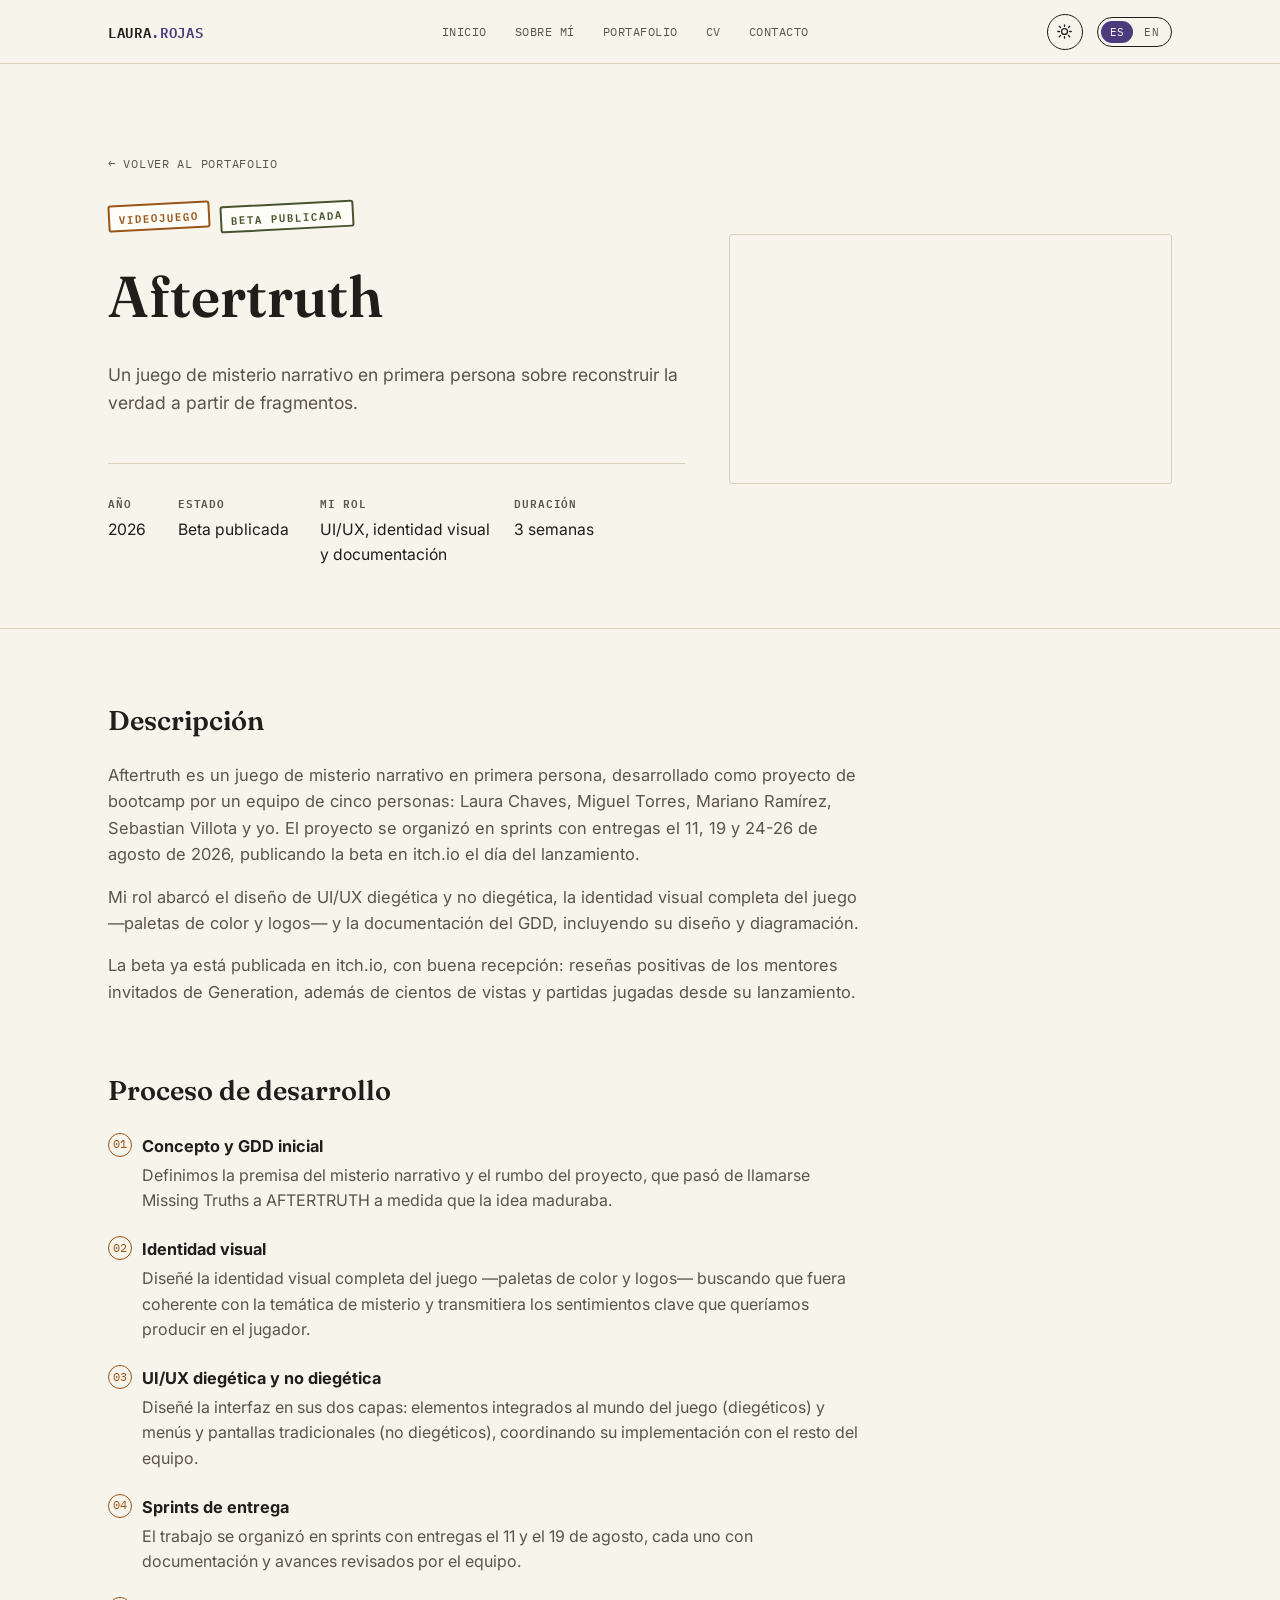
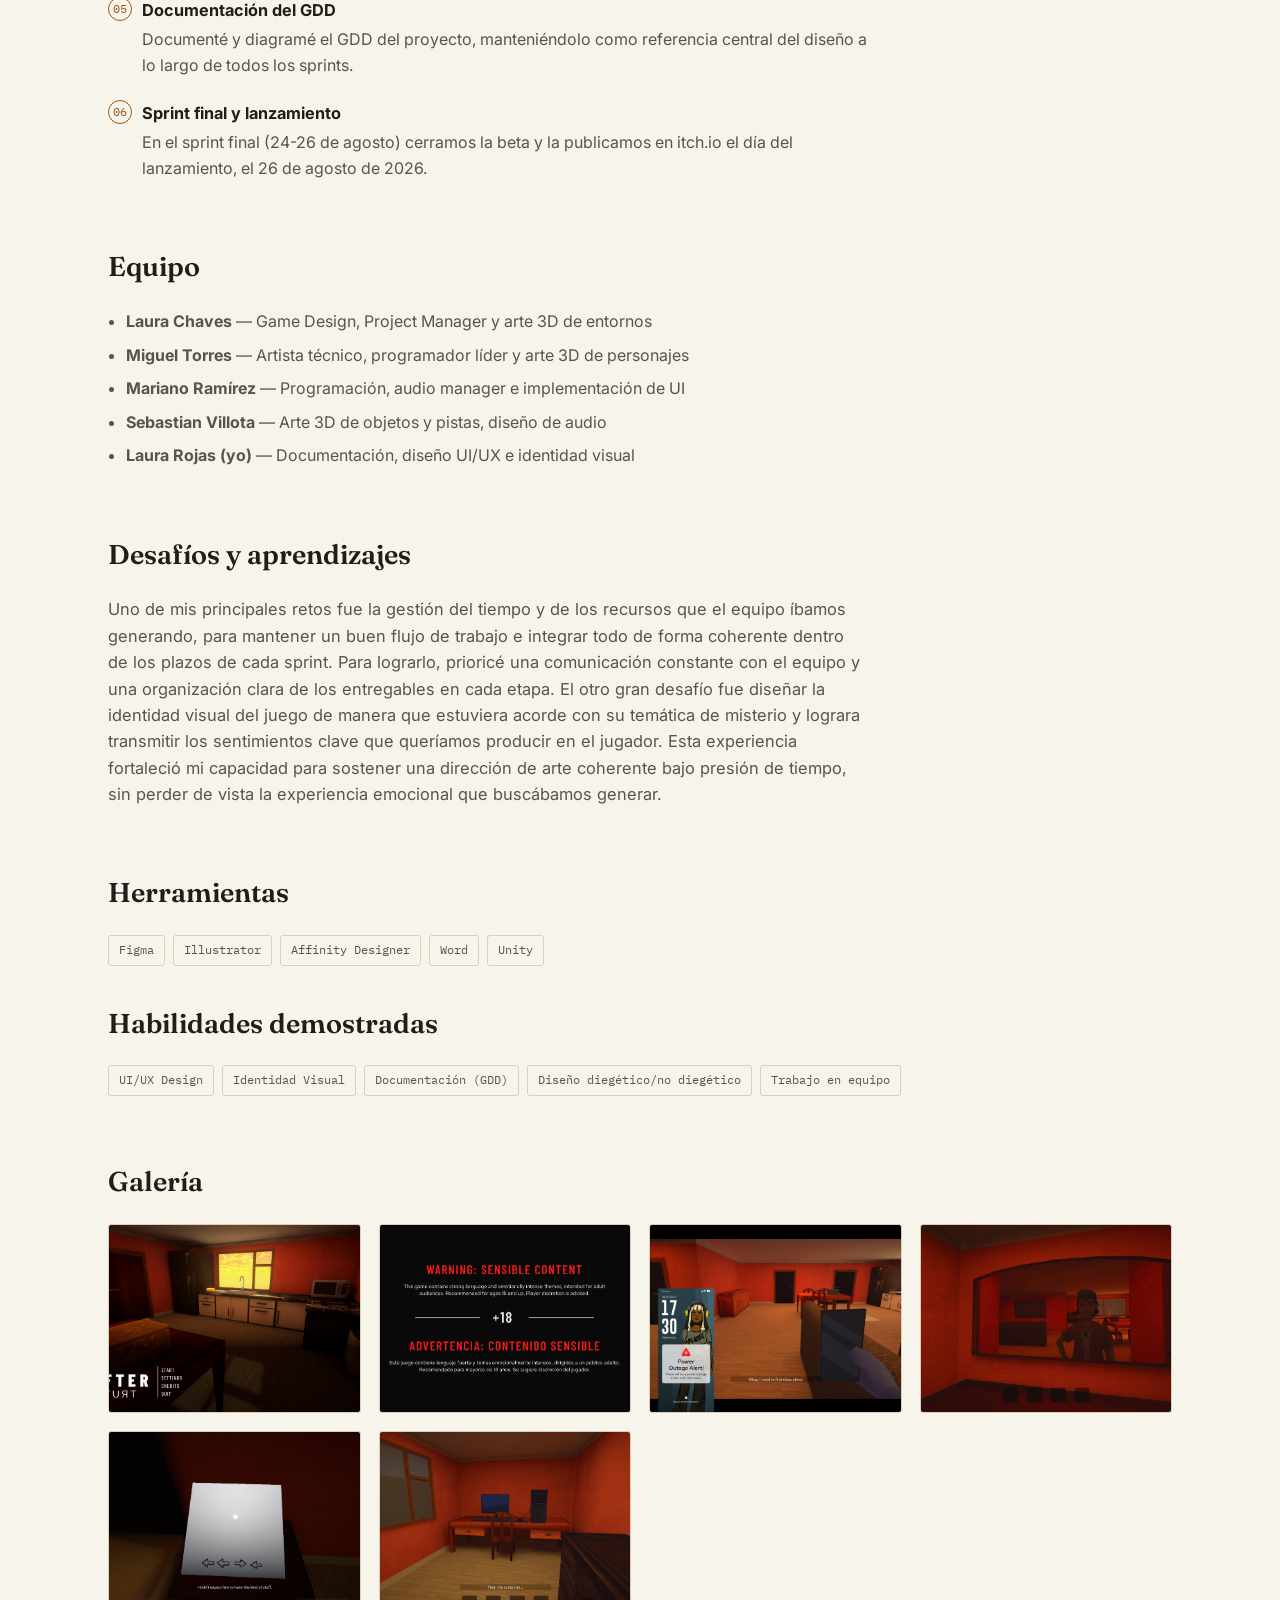
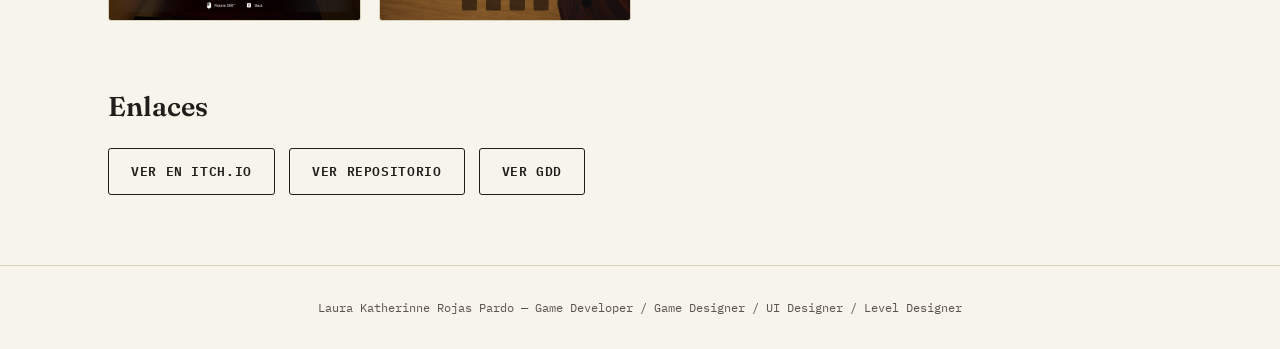
==== projects/aftertruth.html @ b937f2c9 "[Add] Aftertruth Project" ====
<!DOCTYPE html>
<html lang="es">
<head>
<meta charset="UTF-8">
<meta name="viewport" content="width=device-width, initial-scale=1.0">
<title>Aftertruth — Laura Rojas Pardo</title>
<meta name="description" content="AFTERTRUTH: juego de misterio narrativo en primera persona.">
<link rel="stylesheet" href="../css/styles.css">
<script>
(function () {
  try {
    var t = localStorage.getItem('laura-portfolio-theme');
    if (!t) { t = window.matchMedia('(prefers-color-scheme: dark)').matches ? 'dark' : 'light'; }
    document.documentElement.setAttribute('data-theme', t);
  } catch (e) {}
})();
</script>
<link rel="icon" type="image/png" href="../assets/favicon.png">
<link rel="apple-touch-icon" href="../assets/apple-touch-icon.png">
</head>
<body>

<nav class="nav" aria-label="Navegación principal">
  <div class="nav__inner">
    <a href="../index.html" class="nav__brand">LAURA<span>.ROJAS</span></a>
    <ul class="nav__links" id="navLinks">
      <li><a href="../index.html#inicio" data-i18n="nav.inicio">Inicio</a></li>
      <li><a href="../index.html#sobre-mi" data-i18n="nav.sobre">Sobre mí</a></li>
      <li><a href="../index.html#portafolio" data-i18n="nav.portafolio">Portafolio</a></li>
      <li><a href="../index.html#cv" data-i18n="nav.cv">CV</a></li>
      <li><a href="../index.html#contacto" data-i18n="nav.contacto">Contacto</a></li>
    </ul>
    <div class="nav__right">
      <button class="theme-toggle" id="themeToggle" data-i18n-aria="common.theme.toggle" aria-label="Cambiar a modo oscuro">
        <svg class="theme-toggle__sun" viewBox="0 0 24 24" fill="none" stroke="currentColor" stroke-width="1.8" stroke-linecap="round"><circle cx="12" cy="12" r="4.2"/><path d="M12 2.5v2.4M12 19.1v2.4M4.6 4.6l1.7 1.7M17.7 17.7l1.7 1.7M2.5 12h2.4M19.1 12h2.4M4.6 19.4l1.7-1.7M17.7 6.3l1.7-1.7"/></svg>
        <svg class="theme-toggle__moon" viewBox="0 0 24 24" fill="none" stroke="currentColor" stroke-width="1.8" stroke-linecap="round" stroke-linejoin="round"><path d="M20 14.5A8.5 8.5 0 1 1 9.5 4a6.8 6.8 0 0 0 10.5 10.5Z"/></svg>
      </button>
      <button class="lang-toggle" aria-label="Cambiar idioma / Switch language">
        <span class="lang-opt" data-lang="es">ES</span><span class="lang-opt" data-lang="en">EN</span>
      </button>
      <button class="nav__toggle" id="navToggle" aria-label="Abrir menú" aria-expanded="false">
        <span></span><span></span><span></span>
      </button>
    </div>
  </div>
</nav>

<main>

  <!-- HEADER -->
  <header class="pheader">
    <div class="wrap">
      <div class="pheader__grid">

        <!-- ---------- Columna izquierda: texto ---------- -->
        <div class="pheader__main">
          <a href="../index.html#portafolio" class="pheader__back" data-i18n="common.back">&larr; Volver al portafolio</a>
          <div class="pheader__stamps">
            <span class="stamp stamp--game" data-i18n="common.stamp.game">Videojuego</span>
            <span class="stamp stamp--done" data-i18n="at.stamp.status">Beta publicada</span>
          </div>
          <h1 class="pheader__title">Aftertruth</h1>
          <p class="pheader__lede" data-i18n="at.lede">Un juego de misterio narrativo en primera persona sobre reconstruir la verdad a partir de fragmentos — antes conocido como Missing Truths.</p>

          <div class="infobar">
            <div class="infobar__item"><h4 data-i18n="common.infobar.year">Año</h4><p>2026</p></div>
            <div class="infobar__item"><h4 data-i18n="common.infobar.status">Estado</h4><p data-i18n="at.info.status">Beta publicada</p></div>
            <div class="infobar__item"><h4 data-i18n="common.infobar.role">Mi rol</h4><p data-i18n="at.info.role">UI/UX, identidad visual y documentación</p></div>
            <div class="infobar__item"><h4 data-i18n="common.infobar.duration">Duración</h4><p data-i18n="at.info.duration">Sprints de bootcamp — lanzamiento 26/08/2026</p></div>
          </div>
        </div>

        <!-- ---------- Columna derecha: video ---------- -->
        <div class="pheader__media">
          <div class="video-embed">
            <iframe width="560" height="315" src="https://www.youtube.com/embed/Ek9q2igJDDM?si=jhntEXIMnV2ssPT1" title="YouTube video player" frameborder="0" allow="accelerometer; autoplay; clipboard-write; encrypted-media; gyroscope; picture-in-picture; web-share" referrerpolicy="strict-origin-when-cross-origin" allowfullscreen></iframe>
          </div>
        </div>

      </div>
    </div>
  </header>

  <div class="pbody">
    <div class="wrap">

      <section class="pbody__section">
        <h2 data-i18n="common.section.desc">Descripción</h2>
        <p data-i18n="at.desc.p1">AFTERTRUTH (antes Missing Truths) es un juego de misterio narrativo en primera persona, desarrollado como proyecto de bootcamp por un equipo de cinco personas: Laura Chaves, Miguel Torres, Mariano Ramírez, Sebastian Villota y yo. El proyecto se organizó en sprints con entregas el 11, 19 y 24-26 de agosto de 2026, publicando la beta en itch.io el día del lanzamiento.</p>
        <p data-i18n="at.desc.p2">Mi rol abarcó el diseño de UI/UX diegética y no diegética, la identidad visual completa del juego —paletas de color y logos— y la documentación del GDD, incluyendo su diseño y diagramación.</p>
        <p data-i18n="at.desc.p3">La beta ya está publicada en itch.io, con buena recepción: reseñas positivas de los mentores invitados de Generation, además de cientos de vistas y partidas jugadas desde su lanzamiento.</p>
      </section>

      <section class="pbody__section">
        <h2 data-i18n="common.section.process">Proceso de desarrollo</h2>
        <ol class="process-list">
          <li data-n="01"><strong data-i18n="at.process.1.title">Concepto y GDD inicial</strong><span data-i18n="at.process.1.body">Definimos la premisa del misterio narrativo y el rumbo del proyecto, que pasó de llamarse Missing Truths a AFTERTRUTH a medida que la idea maduraba.</span></li>
          <li data-n="02"><strong data-i18n="at.process.2.title">Identidad visual</strong><span data-i18n="at.process.2.body">Diseñé la identidad visual completa del juego —paletas de color y logos— buscando que fuera coherente con la temática de misterio y transmitiera los sentimientos clave que queríamos producir en el jugador.</span></li>
          <li data-n="03"><strong data-i18n="at.process.3.title">UI/UX diegética y no diegética</strong><span data-i18n="at.process.3.body">Diseñé la interfaz en sus dos capas: elementos integrados al mundo del juego (diegéticos) y menús y pantallas tradicionales (no diegéticos), coordinando su implementación con el resto del equipo.</span></li>
          <li data-n="04"><strong data-i18n="at.process.4.title">Sprints de entrega</strong><span data-i18n="at.process.4.body">El trabajo se organizó en sprints con entregas el 11 y el 19 de agosto, cada uno con documentación y avances revisados por el equipo.</span></li>
          <li data-n="05"><strong data-i18n="at.process.5.title">Documentación del GDD</strong><span data-i18n="at.process.5.body">Documenté y diagramé el GDD del proyecto, manteniéndolo como referencia central del diseño a lo largo de todos los sprints.</span></li>
          <li data-n="06"><strong data-i18n="at.process.6.title">Sprint final y lanzamiento</strong><span data-i18n="at.process.6.body">En el sprint final (24-26 de agosto) cerramos la beta y la publicamos en itch.io el día del lanzamiento, el 26 de agosto de 2026.</span></li>
        </ol>
      </section>

      <section class="pbody__section">
        <h2 data-i18n="at.team.title">Equipo</h2>
        <ul class="cv__list">
          <li><strong>Laura Chaves</strong> — <span data-i18n="at.team.role.laurac">Game Design, Project Manager y arte 3D de entornos</span></li>
          <li><strong>Miguel Torres</strong> — <span data-i18n="at.team.role.miguel">Artista técnico, programador líder y arte 3D de personajes</span></li>
          <li><strong>Mariano Ramírez</strong> — <span data-i18n="at.team.role.mariano">Programación, audio manager e implementación de UI</span></li>
          <li><strong>Sebastian Villota</strong> — <span data-i18n="at.team.role.sebastian">Arte 3D de objetos y pistas, diseño de audio</span></li>
          <li><strong>Laura Rojas (yo)</strong> — <span data-i18n="at.team.role.laurar">Documentación, diseño UI/UX e identidad visual</span></li>
        </ul>
      </section>

      <section class="pbody__section">
        <h2 data-i18n="common.section.challenges">Desafíos y aprendizajes</h2>
        <p data-i18n="at.challenges.p">Uno de mis principales retos fue la gestión del tiempo y de los recursos que el equipo íbamos generando, para mantener un buen flujo de trabajo e integrar todo de forma coherente dentro de los plazos de cada sprint. Para lograrlo, prioricé una comunicación constante con el equipo y una organización clara de los entregables en cada etapa. El otro gran desafío fue diseñar la identidad visual del juego de manera que estuviera acorde con su temática de misterio y lograra transmitir los sentimientos clave que queríamos producir en el jugador. Esta experiencia fortaleció mi capacidad para sostener una dirección de arte coherente bajo presión de tiempo, sin perder de vista la experiencia emocional que buscábamos generar.</p>
      </section>

      <section class="pbody__section pbody__section--wide">
        <h2 data-i18n="common.section.tools">Herramientas</h2>
        <div class="tag-row">
          <span class="tag">Figma</span><span class="tag">Illustrator</span><span class="tag">Affinity Designer</span><span class="tag">Word</span><span class="tag">Unity</span>
        </div>
        <h2 style="margin-top:36px;" data-i18n="common.section.skills">Habilidades demostradas</h2>
        <div class="tag-row">
          <span class="tag">UI/UX Design</span><span class="tag">Identidad Visual</span><span class="tag">Documentación (GDD)</span><span class="tag">Diseño diegético/no diegético</span><span class="tag">Trabajo en equipo</span>
        </div>
      </section>

      <section class="pbody__section pbody__section--wide">
        <h2 data-i18n="common.section.gallery">Galería</h2>
        <div class="pgallery">
          <img src="../assets/img/Aftertruth/Gallery_0.png" alt="Aftertruth">
          <img src="../assets/img/Aftertruth/Gallery_1.png" alt="Aftertruth">
          <img src="../assets/img/Aftertruth/Gallery_2.png" alt="Aftertruth">
          <img src="../assets/img/Aftertruth/Gallery_4.png" alt="Aftertruth">
          <img src="../assets/img/Aftertruth/Gallery_5.png" alt="Aftertruth">
          <img src="../assets/img/Aftertruth/Gallery_6.png" alt="Aftertruth">
        </div>
      </section>

      <!-- ============================================================
           GALERÍA "MI TRABAJO" — solo piezas propias (UI diegética/no
           diegética, identidad visual, logos, GDD), separada de la
           galería general del juego de arriba. Reemplaza los
           placeholders por tus capturas reales.
           ============================================================ -->
      <!-- <section class="pbody__section pbody__section--wide">
        <h2 data-i18n="common.section.mywork">Mi trabajo</h2>
        <p data-i18n="at.mywork.desc">Identidad visual, UI/UX y documentación del GDD que diseñé para este proyecto.</p>
        <div class="pgallery">
          <div class="media-placeholder"><span class="media-placeholder__label" data-i18n="common.media.pending">Imagen pendiente</span></div>
          <div class="media-placeholder"><span class="media-placeholder__label" data-i18n="common.media.pending">Imagen pendiente</span></div>
          <div class="media-placeholder"><span class="media-placeholder__label" data-i18n="common.media.pending">Imagen pendiente</span></div>
        </div>
      </section> -->

      <section class="pbody__section">
        <h2 data-i18n="common.section.links">Enlaces</h2>
        <div class="plinks">
          <a href="https://ferxha.itch.io/aftertruth" target="_blank" rel="noopener" class="btn btn--ghost" data-i18n="common.btn.itch">Ver en itch.io</a>
          <a href="https://github.com/Cerpion/AFTERTRUTH" target="_blank" rel="noopener" class="btn btn--ghost" data-i18n="common.btn.repo">Ver repositorio</a>
          <a href="https://drive.google.com/file/d/1FxTOsI4L3re3XfBZyaVpOlaNwmWDAWfe/view?usp=sharing" target="_blank" rel="noopener" class="btn btn--ghost" data-i18n="dtd.links.gdd">Ver GDD</a>
        </div>
      </section>

    </div>
  </div>
</main>

<footer class="psimplefoot">Laura Katherinne Rojas Pardo — Game Developer / Game Designer / UI Designer / Level Designer</footer>

<script src="../js/i18n.js"></script>
<script src="../js/theme.js"></script>
<script src="../js/lightbox.js"></script>
<script src="../js/main.js"></script>
</body>
</html>
---- css/styles.css ----
/* ============================================================
   LAURA ROJAS — PORTFOLIO
   Dirección visual: "informe de inspección"
   Estilo: fichas de evidencia, sellos de
   estado, franjas de peligro para contenido pendiente.
   ============================================================ */

@import url('https://fonts.googleapis.com/css2?family=Fraunces:opsz,wght@9..144,400;9..144,500;9..144,600;9..144,700&family=IBM+Plex+Mono:wght@400;500;600&family=Inter:wght@400;500;600&display=swap');

:root {
  /* Color */
  --bg: #F7F4EC;
  --bg-rgb: 247, 244, 236;
  --bg-alt: #EFEADC;
  --ink: #201D1A;
  --ink-soft: #59544C;
  --amber: #C97A2A;
  --amber-deep: #9A5518;
  --olive: #62704A;
  --olive-deep: #48532F;
  --violet: #6E5AA8;
  --violet-deep: #4B3B7D;
  --violet-light: #B9A8E8;
  --line: #D9D0BB;
  --card-bg: #FFFDF8;
  --stripe: #E7B34B;
  --contact-bg: #201D1A;
  --contact-text: #F7F4EC;

  /* Type */
  --font-display: 'Fraunces', serif;
  --font-mono: 'IBM Plex Mono', monospace;
  --font-body: 'Inter', sans-serif;

  /* Layout */
  --maxw: 1120px;
  --radius: 3px;
  --nav-h: 64px;
}

html[data-theme="dark"] {
  --bg: #17140F;
  --bg-rgb: 23, 20, 15;
  --bg-alt: #1F1B14;
  --ink: #F2EEE3;
  --ink-soft: #B7B0A0;
  --amber: #E39A45;
  --amber-deep: #F0AE5C;
  --olive: #93A76E;
  --olive-deep: #AFC689;
  --violet: #9683CE;
  --violet-deep: #B7A4EC;
  --line: #3A342A;
  --card-bg: #1D1911;
  --stripe: #6B4E1B;
  --contact-bg: #0E0C08;
  --contact-text: #F2EEE3;
}

body {
  transition: background-color 0.25s ease, color 0.25s ease;
}

* { box-sizing: border-box; }
html { scroll-behavior: smooth; }

/* Color de selección de texto, acorde a la paleta violeta del sitio */
::selection {
  background: var(--violet);
  color: var(--bg);
}
::-moz-selection {
  background: var(--violet);
  color: var(--bg);
}

@media (prefers-reduced-motion: reduce) {
  html { scroll-behavior: auto; }
  *, *::before, *::after { animation-duration: 0.01ms !important; transition-duration: 0.01ms !important; }
}

body {
  margin: 0;
  background: var(--bg);
  color: var(--ink);
  font-family: var(--font-body);
  font-size: 16px;
  line-height: 1.6;
  -webkit-font-smoothing: antialiased;
}

img { max-width: 100%; display: block; }

a { color: inherit; text-decoration: none; }

.wrap {
  max-width: var(--maxw);
  margin: 0 auto;
  padding: 0 28px;
}

h1, h2, h3, h4 {
  font-family: var(--font-display);
  font-weight: 600;
  margin: 0;
  color: var(--ink);
}

:focus-visible {
  outline: 2px solid var(--violet-deep);
  outline-offset: 3px;
}

/* ---------- Eyebrow / mono labels (report headers) ---------- */
.eyebrow {
  display: flex;
  align-items: center;
  gap: 10px;
  font-family: var(--font-mono);
  font-size: 0.72rem;
  letter-spacing: 0.14em;
  text-transform: uppercase;
  color: var(--ink-soft);
  margin-bottom: 14px;
}
.eyebrow::before {
  content: '';
  width: 22px;
  height: 1px;
  background: var(--amber-deep);
  display: inline-block;
}

/* ---------- Stamp badges ---------- */
.stamp {
  display: inline-block;
  font-family: var(--font-mono);
  text-transform: uppercase;
  font-size: 0.68rem;
  letter-spacing: 0.09em;
  font-weight: 600;
  padding: 3px 9px;
  border: 2px solid currentColor;
  border-radius: 3px;
  transform: rotate(-3deg);
  white-space: nowrap;
  background: var(--card-bg);
}
.stamp--game    { color: var(--amber-deep);}
.stamp--design  { color: var(--olive-deep); }
.stamp--wip     { color: var(--ink-soft); border-style: dashed; }
.stamp--done    { color: var(--olive-deep); }

/* ---------- Nav ---------- */
.nav {
  position: fixed;
  top: 0; left: 0; right: 0;
  height: var(--nav-h);
  z-index: 100;
  background: rgba(var(--bg-rgb), 0.86);
  backdrop-filter: blur(8px);
  border-bottom: 1px solid var(--line);
}

.nav__inner {
  max-width: var(--maxw);
  margin: 0 auto;
  height: 100%;
  padding: 0 28px;
  display: flex;
  align-items: center;
  justify-content: space-between;
}

.nav__brand {
  font-family: var(--font-mono);
  font-size: 0.85rem;
  letter-spacing: 0.05em;
  font-weight: 600;
}
.nav__brand span { color: var(--violet-deep); }

.nav__links {
  display: flex;
  gap: 28px;
  list-style: none;
  margin: 0; padding: 0;
  font-family: var(--font-mono);
  font-size: 0.78rem;
  letter-spacing: 0.04em;
  text-transform: uppercase;
}
.nav__links a {
  position: relative;
  padding: 6px 0;
  color: var(--ink-soft);
  transition: color 0.2s ease;
}
.nav__links a::after {
  content: '';
  position: absolute;
  left: 0; bottom: -2px;
  width: 100%; height: 2px;
  background: var(--violet-deep);
  transform: scaleX(0);
  transform-origin: left;
  transition: transform 0.25s ease;
}
.nav__links a:hover,
.nav__links a.is-active { color: var(--ink); }
.nav__links a.is-active::after { transform: scaleX(1); }

.nav__right {
  display: flex;
  align-items: center;
  gap: 14px;
}

.theme-toggle {
  width: 36px;
  height: 36px;
  border: 1.5px solid var(--ink);
  border-radius: 50%;
  background: transparent;
  color: var(--ink);
  display: flex;
  align-items: center;
  justify-content: center;
  cursor: pointer;
  transition: background 0.2s ease, color 0.2s ease, transform 0.2s ease;
}
.theme-toggle:hover { background: var(--ink); color: var(--bg); transform: translateY(-2px); }
.theme-toggle svg { width: 17px; height: 17px; }
.theme-toggle__moon { display: none; }
html[data-theme="dark"] .theme-toggle__sun { display: none; }
html[data-theme="dark"] .theme-toggle__moon { display: block; }

.lang-toggle {
  display: flex;
  align-items: center;
  gap: 2px;
  font-family: var(--font-mono);
  font-size: 0.7rem;
  letter-spacing: 0.03em;
  border: 1px solid var(--ink);
  border-radius: 20px;
  padding: 3px;
  background: transparent;
  cursor: pointer;
}
.lang-toggle .lang-opt {
  padding: 4px 9px;
  border-radius: 16px;
  color: var(--ink-soft);
  transition: background 0.2s ease, color 0.2s ease;
}
.lang-toggle .lang-opt.is-active {
  background: var(--violet-deep);
  color: var(--bg);
}

.nav__toggle {
  display: none;
  flex-direction: column;
  gap: 5px;
  background: none;
  border: none;
  cursor: pointer;
  padding: 8px;
}
.nav__toggle span {
  width: 22px; height: 2px;
  background: var(--ink);
  transition: transform 0.25s ease, opacity 0.25s ease;
}
.nav__toggle.is-open span:nth-child(1) { transform: translateY(7px) rotate(45deg); }
.nav__toggle.is-open span:nth-child(2) { opacity: 0; }
.nav__toggle.is-open span:nth-child(3) { transform: translateY(-7px) rotate(-45deg); }

@media (max-width: 760px) {
  .nav__links {
    position: fixed;
    top: var(--nav-h); left: 0; right: 0;
    background: var(--bg);
    border-bottom: 1px solid var(--line);
    flex-direction: column;
    gap: 0;
    max-height: 0;
    overflow: hidden;
    transition: max-height 0.3s ease;
  }
  .nav__links.is-open { max-height: 320px; }
  .nav__links a { display: block; padding: 14px 28px; border-top: 1px solid var(--line); }
  .nav__links a::after { display: none; }
  .nav__toggle { display: flex; }
}

/* ---------- Hero ---------- */
.hero {
  min-height: 92vh;
  display: flex;
  align-items: center;
  padding-top: var(--nav-h);
  position: relative;
  overflow: hidden;
}
.hero__inner { max-width: var(--maxw); margin: 0 auto; padding: 60px 28px; width: 100%; }

.hero__grid {
  display: grid;
  grid-template-columns: 1.25fr 1fr;
  gap: 56px;
  align-items: center;
}

@media (max-width: 900px) {
  .hero__grid { grid-template-columns: 1fr; gap: 40px; }
  .hero__spotlight { max-width: 340px; }
}

.hero__tag {
  font-family: var(--font-mono);
  font-size: 0.78rem;
  letter-spacing: 0.12em;
  text-transform: uppercase;
  color: var(--violet-deep);
  margin-bottom: 22px;
  display: inline-flex;
  align-items: center;
  gap: 8px;
}
.hero__tag::before { content: '●'; font-size: 0.6rem; }

.hero h1 {
  font-size: clamp(2.6rem, 7vw, 5rem);
  line-height: 1.02;
  letter-spacing: -0.01em;
}

.hero__role {
  font-family: var(--font-mono);
  font-size: clamp(0.95rem, 2vw, 1.15rem);
  color: var(--ink-soft);
  margin-top: 18px;
  letter-spacing: 0.02em;
  min-height: 1.6em;
}
.hero__role .sep { color: var(--amber-deep); margin: 0 8px; }

.sr-only {
  position: absolute;
  width: 1px; height: 1px;
  padding: 0; margin: -1px;
  overflow: hidden;
  clip: rect(0, 0, 0, 0);
  white-space: nowrap;
  border: 0;
}

.typed-role { color: var(--ink-soft); }
.typed-cursor {
  display: inline-block;
  margin-left: 2px;
  color: var(--violet-deep);
  animation: typed-blink 1s step-end infinite;
}
@keyframes typed-blink { 50% { opacity: 0; } }

.hero__desc {
  max-width: 540px;
  margin-top: 22px;
  color: var(--ink-soft);
  font-size: 1.05rem;
}

.hero__socials {
  display: flex;
  gap: 16px;
  margin-top: 36px;
}
.social-btn {
  width: 44px; height: 44px;
  border: 1.5px solid var(--ink);
  border-radius: 50%;
  display: flex; align-items: center; justify-content: center;
  transition: background 0.2s ease, color 0.2s ease, transform 0.2s ease;
}
.social-btn:hover { background: var(--violet-deep); border-color: var(--violet-deep); color: var(--bg); transform: translateY(-2px); }
.social-btn svg { width: 19px; height: 19px; }

/* ---------- Hero spotlight (proyecto actual) ---------- */
.hero__spotlight {
  display: block;
  position: relative;
  background: var(--card-bg);
  border: 1px solid var(--line);
  border-radius: var(--radius);
  padding: 14px;
  transform: rotate(2deg);
  transition: transform 0.25s ease, box-shadow 0.25s ease;
}
.hero__spotlight:hover {
  transform: rotate(0deg) translateY(-4px);
  box-shadow: 0 22px 44px -22px rgba(75, 59, 125, 0.4);
}
.hero__spotlight .media-placeholder {
  margin-bottom: 14px;
  border-radius: 2px;
}
.hero__spotlight img {
  width: 100%;
  aspect-ratio: 1300 / 1040;
  object-fit: cover;
  border-radius: 2px;
  margin-bottom: 14px;
  display: block;
}
.hero__spotlight__stamp {
  position: absolute;
  top: -12px;
  left: -10px;
  transform: rotate(-6deg);
}
.hero__spotlight__meta {
  font-family: var(--font-mono);
  font-size: 0.66rem;
  letter-spacing: 0.07em;
  text-transform: uppercase;
  color: var(--ink-soft);
  margin-bottom: 5px;
}
.hero__spotlight__title {
  font-size: 1.28rem;
  margin-bottom: 8px;
}
.hero__spotlight__cta {
  font-family: var(--font-mono);
  font-size: 0.74rem;
  text-transform: uppercase;
  letter-spacing: 0.05em;
  font-weight: 600;
  display: inline-flex;
  align-items: center;
  gap: 7px;
  color: var(--ink);
}
.hero__spotlight__cta svg { width: 13px; height: 13px; transition: transform 0.2s ease; }
.hero__spotlight:hover .hero__spotlight__cta svg { transform: translateX(4px); }

.hero__scroll {
  position: absolute;
  bottom: 34px;
  left: 50%;
  transform: translateX(-50%);
  font-family: var(--font-mono);
  font-size: 0.68rem;
  letter-spacing: 0.12em;
  text-transform: uppercase;
  color: var(--ink-soft);
  display: flex; align-items: center; gap: 10px;
}
.hero__scroll::after {
  content: '';
  width: 1px; height: 34px;
  background: var(--ink-soft);
  animation: scrollpulse 1.8s ease-in-out infinite;
}
@keyframes scrollpulse {
  0%, 100% { opacity: 0.25; }
  50% { opacity: 1; }
}

/* ---------- Section shell ---------- */
.section { padding: 110px 0; border-top: 1px solid var(--line); }
.section__head { max-width: 640px; margin-bottom: 50px; }
.section__head p { color: var(--ink-soft); font-size: 1.05rem; margin-top: 10px; }


.about__head {
  max-width: none;
  display: flex;
  align-items: center;
  justify-content: flex-start;
  gap: 40px;
  flex-wrap: wrap;
}
.about__head-text { flex: 1 1 380px; max-width: 640px;}
.about__photo-lg {
  flex: 0 0 auto;
  width: 190px;
}
.about__photo-lg img,
.about__photo-lg .media-placeholder {
  width: 100%;
  aspect-ratio: 1;
  border-radius: var(--radius);
  border: 1px solid var(--line);
  transform: rotate(-3deg);
  object-fit: cover;
  display: block;
}
@media (max-width: 640px) {
  .about__photo-lg { width: 140px; }
}

/* ---------- About ---------- */
.about__grid {
  display: grid;
  grid-template-columns: 1.3fr 1fr;
  gap: 60px;
  align-items: start;
}
.about__bio p { font-size: 1.08rem; color: var(--ink-soft); margin: 0 0 18px; }
.about__bio p:last-child { margin-bottom: 0; }

.about__stackcard {
  background: var(--card-bg);
  border: 1px solid var(--line);
  border-radius: var(--radius);
  padding: 26px;
}
.about__stackcard h4 {
  font-family: var(--font-mono);
  font-size: 0.72rem;
  letter-spacing: 0.1em;
  text-transform: uppercase;
  color: var(--ink-soft);
  margin-bottom: 14px;
}
.tag-row { display: flex; flex-wrap: wrap; gap: 8px; margin-bottom: 22px; }
.tag-row:last-child { margin-bottom: 0; }
.tag {
  font-family: var(--font-mono);
  font-size: 0.74rem;
  padding: 5px 10px;
  border: 1px solid var(--line);
  border-radius: 3px;
  background: var(--bg);
  color: var(--ink-soft);
}

@media (max-width: 820px) {
  .about__grid { grid-template-columns: 1fr; }
}

/* ---------- Portfolio ---------- */
.portfolio__group { margin-bottom: 64px; }
.portfolio__group:last-child { margin-bottom: 0; }
.portfolio__grouphead {
  display: flex;
  align-items: baseline;
  justify-content: space-between;
  border-bottom: 1px solid var(--line);
  padding-bottom: 14px;
  margin-bottom: 30px;
}
.portfolio__grouphead h3 { font-size: 1.5rem; }
.portfolio__grouphead span {
  font-family: var(--font-mono);
  font-size: 0.72rem;
  color: var(--ink-soft);
  text-transform: uppercase;
  letter-spacing: 0.08em;
}

.card-grid {
  display: grid;
  grid-template-columns: repeat(auto-fill, minmax(300px, 1fr));
  gap: 24px;
}

.pcard {
  background: var(--card-bg);
  border: 1px solid var(--line);
  border-radius: var(--radius);
  overflow: hidden;
  display: flex;
  flex-direction: column;
  transition: transform 0.25s ease, box-shadow 0.25s ease;
}
.pcard:hover { transform: translateY(-4px); box-shadow: 0 14px 30px -18px rgba(32,29,26,0.35); }

.pcard__media { position: relative; }
.pcard__media img {
  width: 100%;
  aspect-ratio: 1300 / 1040;
  object-fit: cover;
  display: block;
}

.media-placeholder {
  aspect-ratio: 16/10;
  width: 100%;
  background:
    repeating-linear-gradient(135deg, var(--bg-alt) 0 12px, var(--stripe) 12px 24px);
  opacity: 0.55;
  position: relative;
}
.media-placeholder__label {
  position: absolute;
  top: 50%; left: 50%;
  transform: translate(-50%, -50%) rotate(-6deg);
  background: var(--bg);
  border: 2px solid var(--ink);
  color: var(--ink);
  font-family: var(--font-mono);
  font-size: 0.7rem;
  letter-spacing: 0.08em;
  text-transform: uppercase;
  padding: 5px 12px;
  white-space: nowrap;
}

.pcard__stamp { position: absolute; top: 12px; left: 12px; }

.pcard__body { padding: 20px 22px 24px; flex: 1; display: flex; flex-direction: column; }
.pcard__meta {
  font-family: var(--font-mono);
  font-size: 0.7rem;
  color: var(--ink-soft);
  letter-spacing: 0.05em;
  text-transform: uppercase;
  margin-bottom: 8px;
}
.pcard__title { font-size: 1.25rem; margin-bottom: 8px; }
.pcard__desc { color: var(--ink-soft); font-size: 0.94rem; flex: 1; margin-bottom: 16px; }
.pcard__tools { display: flex; flex-wrap: wrap; gap: 6px; margin-bottom: 18px; }
.pcard__tools span {
  font-family: var(--font-mono);
  font-size: 0.68rem;
  color: var(--ink-soft);
  border: 1px solid var(--line);
  padding: 2px 7px;
  border-radius: 2px;
}
.pcard__link {
  font-family: var(--font-mono);
  font-size: 0.78rem;
  text-transform: uppercase;
  letter-spacing: 0.05em;
  display: inline-flex;
  align-items: center;
  gap: 8px;
  color: var(--ink);
  font-weight: 600;
}
.pcard__link svg { width: 14px; height: 14px; transition: transform 0.2s ease; }
.pcard:hover .pcard__link svg { transform: translateX(4px); }

.pcard.is-locked { opacity: 0.72; }
.pcard.is-locked .pcard__link { color: var(--ink-soft); }

/* ---------- CV ---------- */
.cv__grid {
  display: grid;
  grid-template-columns: repeat(2, 1fr);
  gap: 40px 56px;
}
.cv__block h4 {
  font-family: var(--font-mono);
  font-size: 0.72rem;
  letter-spacing: 0.1em;
  text-transform: uppercase;
  color: var(--amber-deep);
  margin-bottom: 14px;
}
.cv__block p { color: var(--ink-soft); margin: 0 0 10px; }
.cv__list { margin: 0; padding-left: 18px; color: var(--ink-soft); }
.cv__list li { margin-bottom: 8px; }
.cv__entry { margin-bottom: 18px; }
.cv__entry:last-child { margin-bottom: 0; }
.cv__entry-head {
  display: flex; justify-content: space-between; gap: 12px;
  font-family: var(--font-mono); font-size: 0.75rem; color: var(--ink-soft);
  text-transform: uppercase; letter-spacing: 0.03em; margin-bottom: 4px;
}
.cv__entry-head strong { color: var(--ink); font-family: var(--font-body); text-transform: none; font-size: 1rem; letter-spacing: normal; }

.cv__download {
  grid-column: 1 / -1;
  margin-top: 12px;
  display: flex; align-items: center; justify-content: space-between;
  background: var(--card-bg);
  border: 1px dashed var(--ink);
  border-radius: var(--radius);
  padding: 20px 26px;
  flex-wrap: wrap;
  gap: 16px;
}
.cv__download p { margin: 0; color: var(--ink-soft); font-size: 0.92rem; }

@media (max-width: 760px) {
  .cv__grid { grid-template-columns: 1fr; }
}

/* ---------- Buttons ---------- */
.btn {
  display: inline-flex;
  align-items: center;
  gap: 10px;
  font-family: var(--font-mono);
  font-size: 0.8rem;
  text-transform: uppercase;
  letter-spacing: 0.05em;
  font-weight: 600;
  padding: 12px 22px;
  border-radius: 3px;
  border: 1.5px solid var(--ink);
  background: var(--ink);
  color: var(--bg);
  transition: background 0.2s ease, color 0.2s ease, transform 0.2s ease;
  cursor: pointer;
  white-space: nowrap;
}
.btn:hover { transform: translateY(-2px); }
.btn--ghost { background: transparent; color: var(--ink); }
.btn--ghost:hover { background: var(--ink); color: var(--bg); }
.btn svg { width: 15px; height: 15px; }

/* ---------- Contact ---------- */
.contact {
  background: var(--contact-bg);
  color: var(--contact-text);
  padding: 110px 0 70px;
}
.contact .eyebrow { color: #C9AE7C; }
.contact .eyebrow::before { background: var(--violet-light); }
.contact h2 { color: var(--contact-text); font-size: clamp(2rem, 5vw, 3.2rem); max-width: 680px; }
.contact__desc { color: #C9C4B8; max-width: 520px; margin-top: 18px; font-size: 1.05rem; }
.contact__actions { display: flex; gap: 16px; margin-top: 36px; flex-wrap: wrap; }
.contact .btn { border-color: var(--contact-text); background: var(--contact-text); color: var(--contact-bg); }
.contact .btn--ghost { background: transparent; color: var(--contact-text); }
.contact .btn--ghost:hover { background: var(--contact-text); color: var(--contact-bg); }

.contact__links {
  margin-top: 70px;
  padding-top: 30px;
  border-top: 1px solid #3A362F;
  display: flex;
  justify-content: space-between;
  flex-wrap: wrap;
  gap: 16px;
  font-family: var(--font-mono);
  font-size: 0.78rem;
  color: #A39D8E;
}
.contact__links a:hover { color: #C9C4B8; }

/* ---------- Scroll reveal ---------- */
.reveal {
  opacity: 0;
  transform: translateY(18px);
  transition: opacity 0.6s ease, transform 0.6s ease;
}
.reveal.is-visible { opacity: 1; transform: translateY(0); }

/* ============================================================
   PROJECT DETAIL PAGES
   ============================================================ */
.pheader {
  padding: 150px 0 60px;
  border-bottom: 1px solid var(--line);
}
.pheader__back {
  font-family: var(--font-mono);
  font-size: 0.75rem;
  text-transform: uppercase;
  letter-spacing: 0.06em;
  color: var(--ink-soft);
  display: inline-flex;
  align-items: center;
  gap: 8px;
  margin-bottom: 30px;
}
.pheader__back:hover { color: var(--ink); }
.pheader__title { font-size: clamp(2.2rem, 6vw, 3.6rem); margin-bottom: 18px; }
.pheader__lede { max-width: 640px; color: var(--ink-soft); font-size: 1.1rem; }
.pheader__stamps { display: flex; gap: 10px; margin-bottom: 20px; flex-wrap: wrap; }

/* ============================================================
   HEADER CON VIDEO (layout de dos columnas)
   ============================================================ */
.pheader__grid {
  display: grid;
  grid-template-columns: 1.3fr 1fr;
  gap: 44px;
  align-items: center;
}
@media (max-width: 900px) {
  .pheader__grid { grid-template-columns: 1fr; gap: 32px; }
}
.pheader__media { width: 100%; }

/* Envoltorio responsive para un iframe/video real (relación 16:9) */
.video-embed {
  position: relative;
  width: 100%;
  aspect-ratio: 16 / 9;
  border-radius: var(--radius);
  overflow: hidden;
  border: 1px solid var(--line);
}
.video-embed iframe,
.video-embed video {
  width: 100%;
  height: 100%;
  border: 0;
  display: block;
}

/* Placeholder mientras no hay video (misma familia visual que .media-placeholder) */
.video-placeholder {
  aspect-ratio: 16 / 9;
  width: 100%;
  background: repeating-linear-gradient(135deg, var(--bg-alt) 0 12px, var(--stripe) 12px 24px);
  opacity: 0.55;
  border: 1px solid var(--line);
  border-radius: var(--radius);
  display: flex;
  flex-direction: column;
  align-items: center;
  justify-content: center;
  gap: 10px;
}
.video-placeholder__icon { width: 32px; height: 32px; color: var(--ink); }
.video-placeholder__label {
  background: var(--bg);
  border: 2px solid var(--ink);
  color: var(--ink);
  font-family: var(--font-mono);
  font-size: 0.7rem;
  letter-spacing: 0.08em;
  text-transform: uppercase;
  padding: 5px 12px;
  white-space: nowrap;
}

.infobar {
  display: grid;
  grid-template-columns: 0.35fr 0.9fr 1.3fr 1.3fr;
  gap: 24px;
  margin-top: 46px;
  padding-top: 30px;
  border-top: 1px solid var(--line);
}
.infobar__item h4 {
  font-family: var(--font-mono);
  font-size: 0.68rem;
  text-transform: uppercase;
  letter-spacing: 0.08em;
  color: var(--ink-soft);
  margin-bottom: 6px;
}
.infobar__item p { margin: 0; font-size: 0.98rem; }

@media (max-width: 760px) {
  .infobar { grid-template-columns: repeat(2, 1fr); }
}

.pbody { padding: 70px 0; }
.pbody__section { max-width: 760px; margin-bottom: 64px; }
.pbody__section:last-child { margin-bottom: 0; }
.pbody__section h2 { font-size: 1.7rem; margin-bottom: 20px; }
.pbody__section p { color: var(--ink-soft); font-size: 1.03rem; margin: 0 0 16px; }
.pbody__section p:last-child { margin-bottom: 0; }

.pbody__section--wide { max-width: none; }

.process-list { list-style: none; margin: 0; padding: 0; }
.process-list li {
  position: relative;
  padding-left: 34px;
  margin-bottom: 22px;
  color: var(--ink-soft);
}
.process-list li:last-child { margin-bottom: 0; }
.process-list li strong { display: block; color: var(--ink); font-family: var(--font-body); margin-bottom: 4px; font-size: 1.02rem; }
.process-list li::before {
  content: attr(data-n);
  position: absolute; left: 0; top: 0;
  font-family: var(--font-mono);
  font-size: 0.72rem;
  color: var(--amber-deep);
  border: 1px solid var(--amber-deep);
  width: 22px; height: 22px;
  border-radius: 50%;
  display: flex; align-items: center; justify-content: center;
}

.pgallery {
  display: grid;
  grid-template-columns: repeat(auto-fill, minmax(230px, 1fr));
  gap: 18px;
}
.pgallery .media-placeholder { border: 1px solid var(--line); border-radius: var(--radius); }
.pgallery img {
  width: 100%;
  aspect-ratio: 4 / 3;
  object-fit: cover;
  border-radius: var(--radius);
  border: 1px solid var(--line);
  cursor: zoom-in;
  transition: transform 0.2s ease, box-shadow 0.2s ease;
  display: block;
}
.pgallery img:hover {
  transform: translateY(-3px);
  box-shadow: 0 14px 28px -16px rgba(32, 29, 26, 0.4);
}

/* LIGHTBOX — vista ampliada de imágenes de galería */
.lightbox-overlay {
  position: fixed;
  inset: 0;
  background: rgba(10, 9, 7, 0.88);
  display: flex;
  align-items: center;
  justify-content: center;
  z-index: 1000;
  padding: 40px;
  opacity: 0;
  pointer-events: none;
  transition: opacity 0.25s ease;
}
.lightbox-overlay.is-open { opacity: 1; pointer-events: auto; }
.lightbox-overlay img {
  max-width: 90vw;
  max-height: 88vh;
  object-fit: contain;
  border-radius: var(--radius);
  box-shadow: 0 30px 60px -20px rgba(0, 0, 0, 0.6);
}
.lightbox-overlay__close {
  position: absolute;
  top: 22px;
  right: 26px;
  width: 42px;
  height: 42px;
  border-radius: 50%;
  border: 1.5px solid rgba(247, 244, 236, 0.7);
  background: transparent;
  color: #F7F4EC;
  display: flex;
  align-items: center;
  justify-content: center;
  cursor: pointer;
  transition: background 0.2s ease;
}
.lightbox-overlay__close:hover { background: rgba(247, 244, 236, 0.15); }
.lightbox-overlay__close svg { width: 18px; height: 18px; }

.lightbox-overlay__nav {
  position: absolute;
  top: 50%;
  transform: translateY(-50%);
  width: 48px;
  height: 48px;
  border-radius: 50%;
  border: 1.5px solid rgba(247, 244, 236, 0.7);
  background: rgba(10, 9, 7, 0.4);
  color: #F7F4EC;
  display: flex;
  align-items: center;
  justify-content: center;
  cursor: pointer;
  transition: background 0.2s ease;
}
.lightbox-overlay__nav:hover { background: rgba(247, 244, 236, 0.18); }
.lightbox-overlay__nav svg { width: 22px; height: 22px; }
.lightbox-overlay__nav--prev { left: 18px; }
.lightbox-overlay__nav--next { right: 18px; }
@media (max-width: 640px) {
  .lightbox-overlay__nav { width: 40px; height: 40px; }
  .lightbox-overlay__nav--prev { left: 8px; }
  .lightbox-overlay__nav--next { right: 8px; }
}

.plinks { display: flex; flex-wrap: wrap; gap: 14px; }

footer.psimplefoot {
  border-top: 1px solid var(--line);
  padding: 32px 0;
  font-family: var(--font-mono);
  font-size: 0.75rem;
  color: var(--ink-soft);
  text-align: center;
}
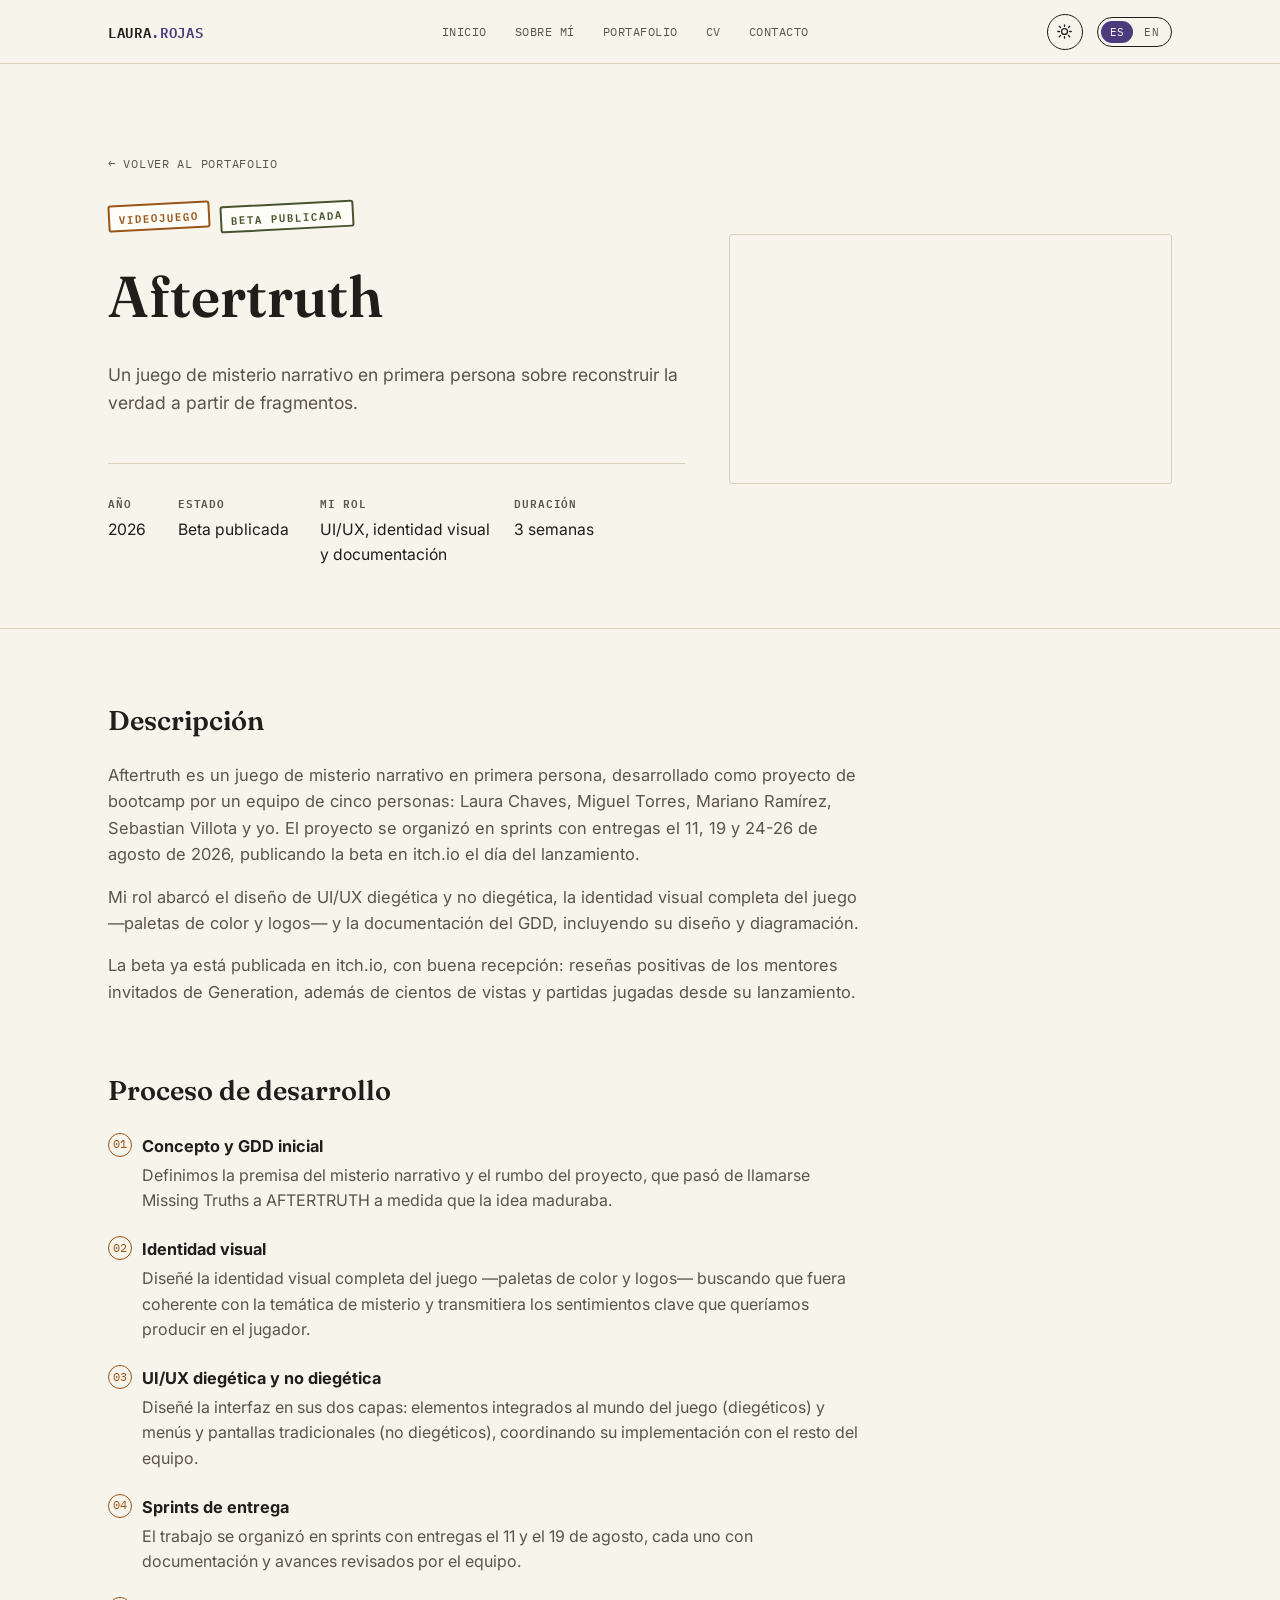
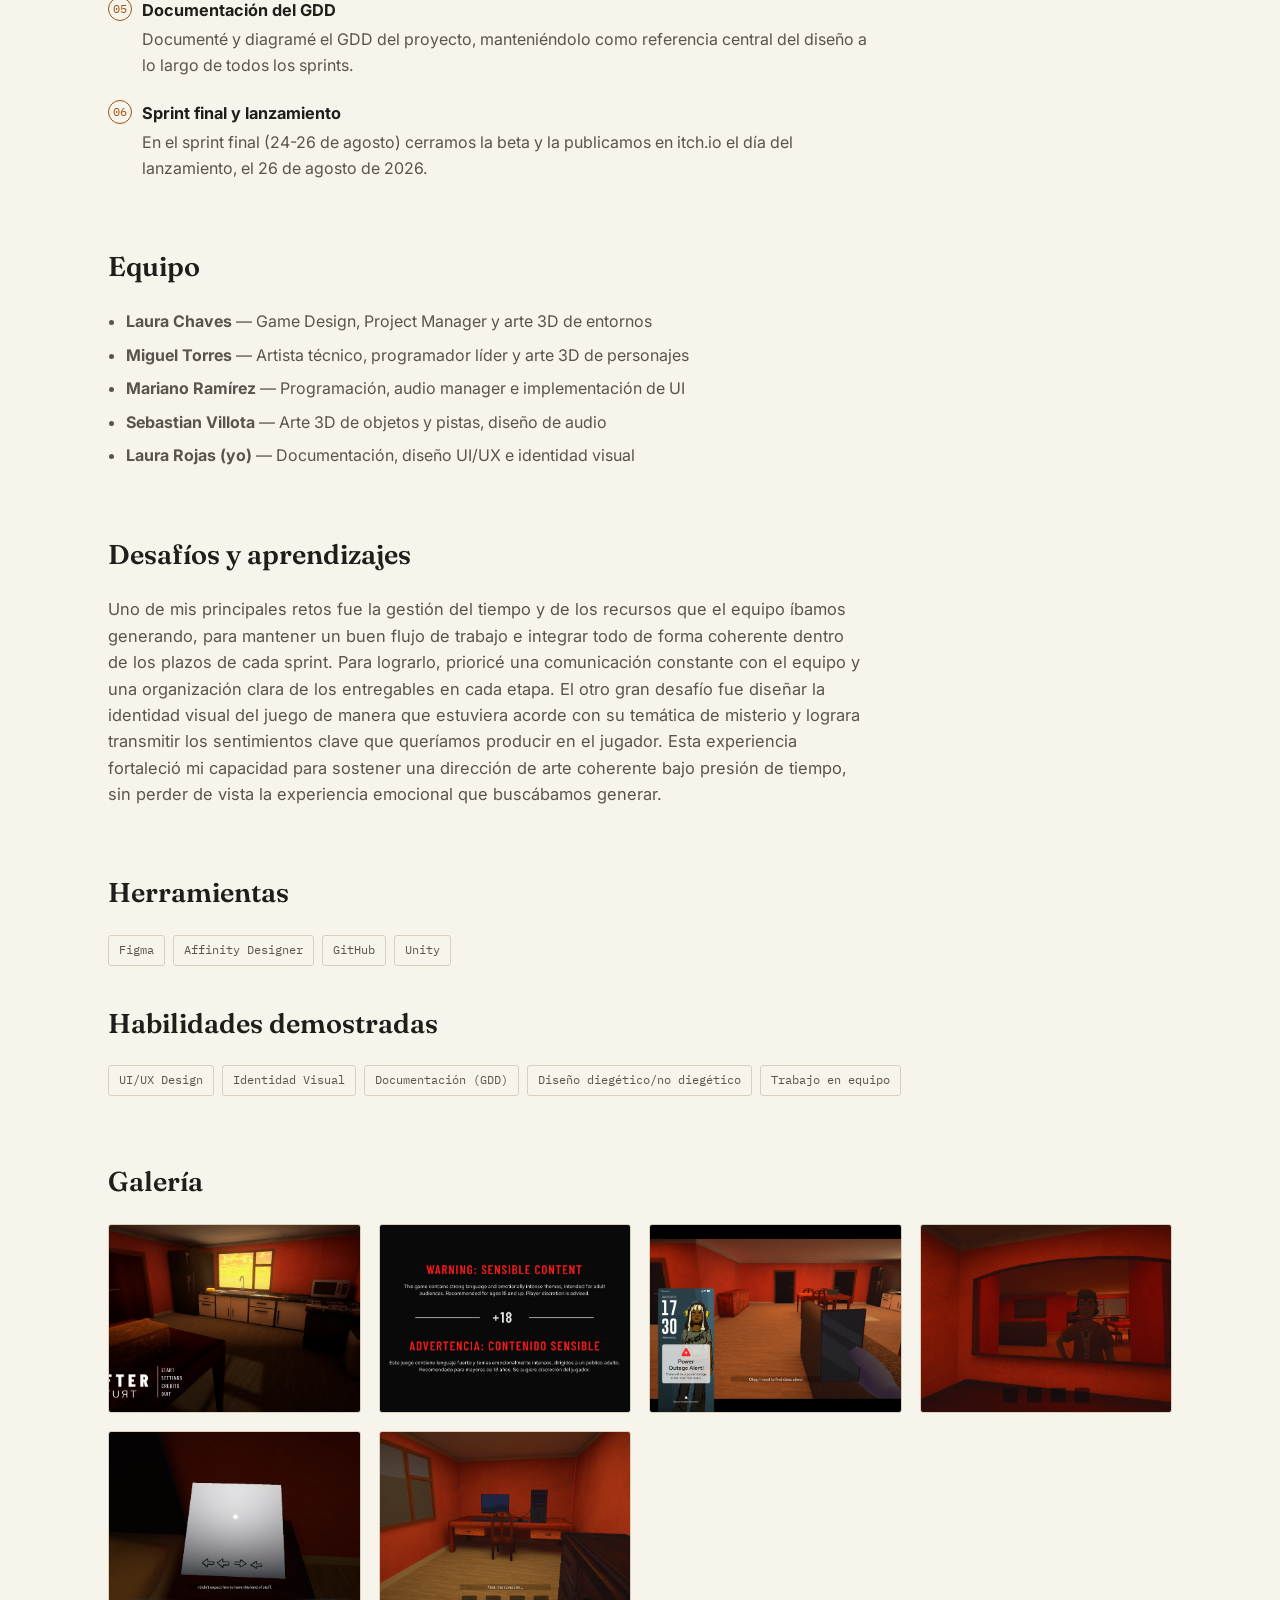
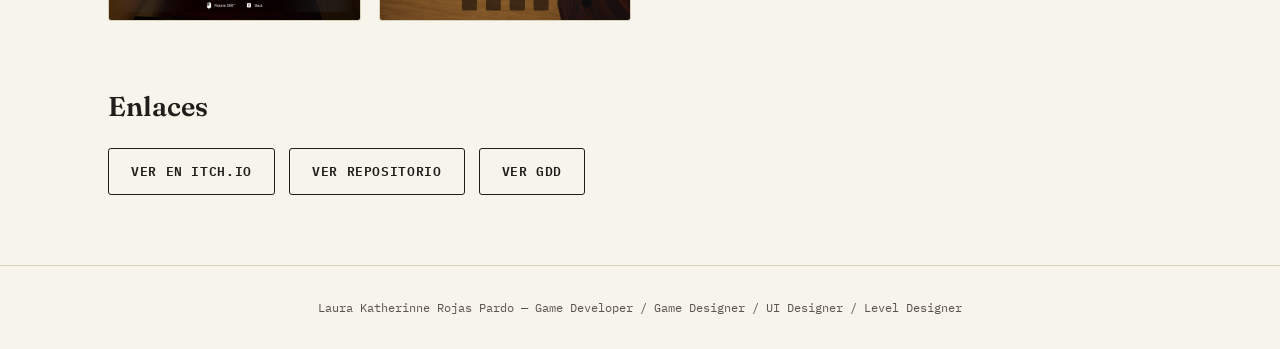
==== commit 05f1792a: "[Update] Profile" ====
--- a/projects/aftertruth.html
+++ b/projects/aftertruth.html
@@ -122,7 +122,7 @@
       <section class="pbody__section pbody__section--wide">
         <h2 data-i18n="common.section.tools">Herramientas</h2>
         <div class="tag-row">
-          <span class="tag">Figma</span><span class="tag">Illustrator</span><span class="tag">Affinity Designer</span><span class="tag">Word</span><span class="tag">Unity</span>
+          <span class="tag">Figma</span><span class="tag">Affinity Designer</span><span class="tag">GitHub</span><span class="tag">Unity</span>
         </div>
         <h2 style="margin-top:36px;" data-i18n="common.section.skills">Habilidades demostradas</h2>
         <div class="tag-row">
